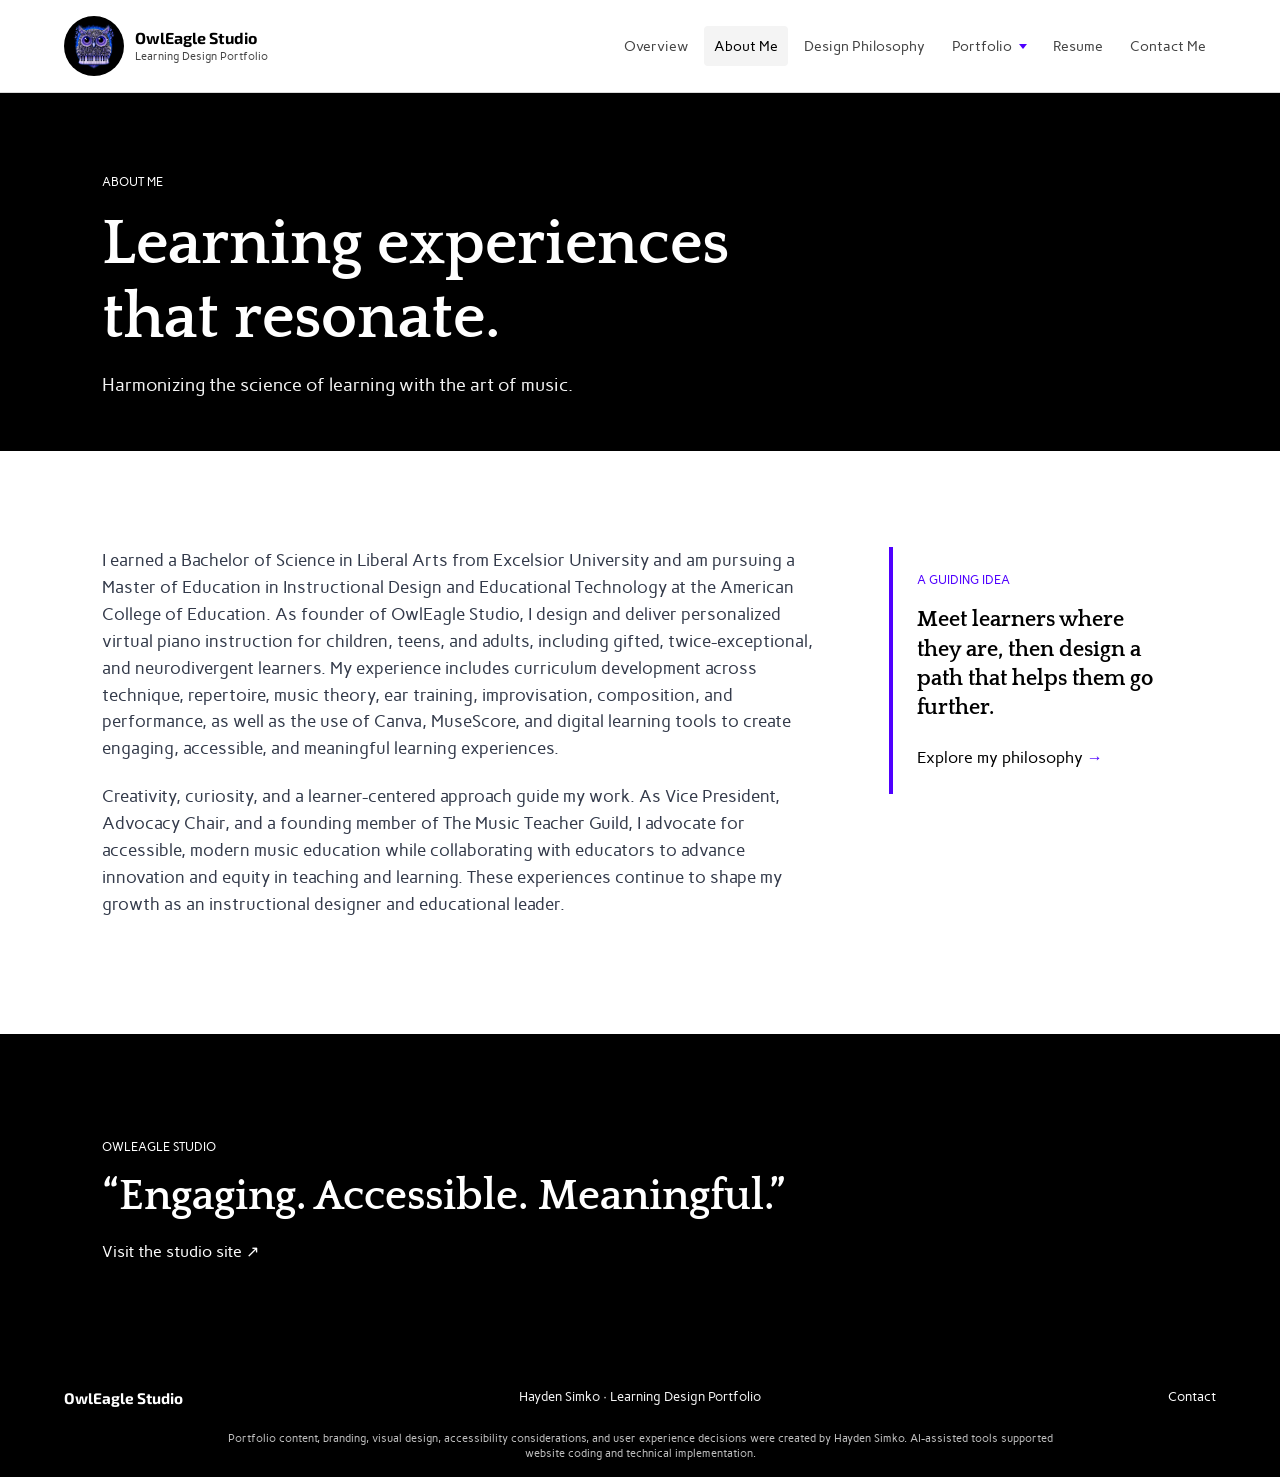
==== about.html @ 57397ff7 "Add files via upload favicon update" ====
<!doctype html>
<html lang="en">
<head>
  <meta charset="utf-8"><meta name="viewport" content="width=device-width, initial-scale=1">
  <meta name="description" content="About Hayden Simko, music educator and learning design graduate student.">
  <title>About Me | Hayden Simko</title>
  <link rel="preconnect" href="https://fonts.googleapis.com"><link rel="preconnect" href="https://fonts.gstatic.com" crossorigin>
  <link rel="icon" href="favicon.png">
  <link rel="shortcut icon" href="favicon.png">
  <link rel="apple-touch-icon" href="favicon.png">
  <link href="https://fonts.googleapis.com/css2?family=Carme&family=Exo+2:wght@400;500;600;700&family=Quattrocento:wght@400;700&display=swap" rel="stylesheet">
  <link rel="stylesheet" href="styles.css">
</head>
<body>
  <a class="skip-link" href="#main">Skip to content</a>
  <header class="site-header"><a class="wordmark" href="index.html"><span class="wordmark-icon"><img src="Logo.png" alt="OwlEagle Studio logo"></span><span>OwlEagle Studio<small>Learning Design Portfolio</small></span></a><nav aria-label="Main navigation"><a href="index.html">Overview</a><a class="current" aria-current="page" href="about.html">About Me</a><a href="philosophy.html">Design Philosophy</a><details class="portfolio-menu"><summary>Portfolio</summary><div class="menu-panel"><a href="portfolio.html">Portfolio overview</a><a href="curriculum-design.html">Curriculum Design</a><a href="learning-activities.html">Learning Design Activities</a><a href="instructional-media.html">Instructional Media</a><a href="quality-evaluation.html">Quality Assurance and Evaluation</a><a href="online-courses.html">Online Courses</a></div></details><a href="resume.html">Resume</a><a href="contact.html">Contact Me</a></nav></header>
  <main id="main">
    <section class="page-heading"><p class="eyebrow">About Me</p><h1>Learning experiences<br><span>that resonate.</span></h1><p class="lede">Harmonizing the science of learning with the art of music.</p></section>
    <section class="prose-layout"><div class="prose"><p>I earned a Bachelor of Science in Liberal Arts from Excelsior University and am pursuing a Master of Education in Instructional Design and Educational Technology at the American College of Education. As founder of OwlEagle Studio, I design and deliver personalized virtual piano instruction for children, teens, and adults, including gifted, twice-exceptional, and neurodivergent learners. My experience includes curriculum development across technique, repertoire, music theory, ear training, improvisation, composition, and performance, as well as the use of Canva, MuseScore, and digital learning tools to create engaging, accessible, and meaningful learning experiences.</p> <p>Creativity, curiosity, and a learner-centered approach guide my work. As Vice President, Advocacy Chair, and a founding member of The Music Teacher Guild, I advocate for accessible, modern music education while collaborating with educators to advance innovation and equity in teaching and learning. These experiences continue to shape my growth as an instructional designer and educational leader.</p> </div><aside class="side-note"><p class="eyebrow">A guiding idea</p><p>Meet learners where they are, then design a path that helps them go further.</p><a href="philosophy.html" class="text-link">Explore my philosophy <span aria-hidden="true">→</span></a></aside></section>
    <section class="quote-band"><p class="eyebrow">OwlEagle Studio</p><blockquote>“Engaging. Accessible. Meaningful.”</blockquote><a class="text-link text-link-light" href="https://owleaglestudio.weebly.com/" target="_blank" rel="noreferrer">Visit the studio site <span aria-hidden="true">↗</span></a></section>
  </main>
<footer class="site-footer-wrapper">
  <div class="site-footer">
    <a class="footer-brand footer-left" href="index.html">OwlEagle Studio</a>
    <span class="footer-center-title">
      Hayden Simko · Learning Design Portfolio
    </span>
    <a class="footer-right" href="contact.html">Contact</a>
  </div>
  <p class="footer-disclaimer">
    Portfolio content, branding, visual design, accessibility considerations,
    and user experience decisions were created by Hayden Simko. AI-assisted
    tools supported website coding and technical implementation.
  </p>
</footer>
</body></html>
---- styles.css ----
:root {
  color-scheme: light;
  --ink: #000000;
  --muted: #444444;
  --paper: #ffffff;
  --white: #ffffff;
  --line: #d9d9d9;
  --blue: #4f00ff;
  --blue-deep: #000;
  --serif: "Quattrocento", Georgia, serif;
  font-family: "Carme", sans-serif;
  color: var(--ink);
  background: var(--paper);
  font-synthesis: none;
  text-rendering: optimizeLegibility;
}
* { box-sizing: border-box; }
html { scroll-behavior: smooth; }
body {
  margin: 0;
  min-width: 320px;
  min-height: 100vh;
  display: flex;
  flex-direction: column;
  font-size: 16px;
  line-height: 1.6;
}
main {
  flex: 1;
  display: flex;
  flex-direction: column;
}
a { color: inherit; text-decoration-thickness: 1px; text-underline-offset: 4px; }
a:hover { color: var(--blue); }
p, h1, h2, h3, blockquote { margin-top: 0; }
h1, h2, h3 { font-family: "Quattrocento", serif; line-height: 1.15; letter-spacing: 0; }
h1 { font-size: 4rem; max-width: 950px; margin-bottom: 1rem; }
h2 { font-size: 2.2rem; margin-bottom: .7rem; }
h3 { font-size: 1.25rem; margin-bottom: .55rem; }
.skip-link { position: absolute; top: -50px; left: 16px; z-index: 10; background: var(--white); padding: .7rem 1rem; }
.skip-link:focus { top: 12px; }
.site-header {
  min-height: 84px;
  display: flex;
  justify-content: space-between;
  align-items: center;
  gap: 1.5rem;
  padding: 1rem clamp(1rem, 5vw, 5rem);
  background: var(--white);
  border-bottom: 1px solid var(--line);

  position: sticky;
  top: 0;
  z-index: 1000;
}
.wordmark { display: inline-flex; align-items: center; gap: .7rem; flex: 0 0 auto; text-decoration: none; font-family: "EXO 2", sans-serif; font-weight: 700; line-height: 1.1; }
.wordmark-icon { display: grid; place-items: center; width: 60px; height: 60px; border-radius: 50%; background: var(--ink); color: var(--white); font-size: .75rem; overflow: hidden; }
.wordmark-icon img { width: 80%; height: 80%; object-fit: contain; }
.wordmark small { display: block; margin-top: .24rem; color: var(--muted); font: 500 .69rem "Carme", sans-serif; }
nav { display: flex; align-items: center; justify-content: flex-end; flex-wrap: wrap; gap: .2rem .35rem; }
nav > a, nav summary { display: block; padding: .55rem .65rem; border-radius: 4px; color: var(--muted); font-size: .86rem; font-weight: 600; text-decoration: none; white-space: nowrap; cursor: pointer; }
nav > a:hover, nav summary:hover, nav .current { color: var(--ink); background: #f4f4f4; }
.portfolio-menu { position: relative; }
.portfolio-menu summary { list-style: none; }
.portfolio-menu summary::-webkit-details-marker { display: none; }
.portfolio-menu summary::after { content: ""; display: inline-block; width: 0; height: 0; margin: 0 0 2px .45rem; border-top: 5px solid var(--blue); border-right: 4px solid transparent; border-left: 4px solid transparent; }
.menu-panel { position: absolute; z-index: 5; top: calc(100% + .2rem); right: 0; display: grid; min-width: 265px; padding: .45rem; background: var(--white); border: 1px solid var(--line); box-shadow: 0 14px 30px rgba(0, 0, 0, .12); }
.menu-panel a { padding: .65rem .7rem; font-size: .88rem; text-decoration: none; }
.menu-panel a:hover, .menu-panel a.current { background: #f4f4f4; color: var(--blue-deep); }
.intro-band { min-height: 495px; padding: 4rem clamp(1.25rem, 8vw, 8rem) 3rem; display: grid; grid-template-columns: minmax(0, 1.15fr) minmax(300px, .85fr); align-items: center; gap: 3vw; background: var(--blue-deep); color: var(--white); }
.intro-inner { max-width: 760px; }
.intro-band h1 { font-size: 4rem; }
.intro-band h1 span, .page-heading h1 span { color: var(--white); }
.eyebrow { margin: 0 0 1rem; color: var(--blue); font-size: .75rem; font-weight: 700; letter-spacing: 0; text-transform: uppercase; }
.intro-band .eyebrow, .quote-band .eyebrow { color: var(--white); }
.intro-copy { max-width: 630px; color: #f4f4f4; font-size: 1.1rem; }
.intro-actions { display: flex; align-items: center; gap: 1.4rem; flex-wrap: wrap; margin-top: 1.8rem; }
.toolkit-cover { width: min(100%, 390px); min-height: 390px; justify-self: center; display: flex; flex-direction: column; justify-content: space-between; padding: 1.5rem; color: var(--white); background: var(--blue); border: 1px solid var(--white); }
.toolkit-cover-label, .cover-footer { margin: 0; font-size: .72rem; font-weight: 700; text-transform: uppercase; }
.cover-rule { width: 100%; border-top: 1px solid rgba(255, 255, 255, .7); }
.toolkit-cover h2 { margin: 1.3rem 0; font-size: 3.7rem; line-height: .92; }
.toolkit-cover h2 span { color: var(--white); }
.cover-subtitle { max-width: 250px; margin: 0 0 auto; font-family: var(--serif); font-size: 1.12rem; line-height: 1.4; }
.cover-footer { display: flex; justify-content: space-between; gap: 1rem; padding-top: 1rem; border-top: 1px solid rgba(255, 255, 255, .7); font-size: .62rem; }
.button { display: inline-flex; align-items: center; justify-content: center; gap: .85rem; padding: .8rem 1rem; border-radius: 4px; font-size: .9rem; font-weight: 700; text-decoration: none; }
.button-light { background: var(--white); color: var(--ink); }
.button-light:hover { background: #f4f4f4; color: var(--ink); }
.button-dark { background: var(--ink); color: var(--white); }
.button-dark:hover { background: var(--blue); color: var(--white); }
.text-link { color: var(--blue-deep); font-weight: 700; text-decoration: none; }
.text-link-light { color: var(--white); }
.text-link span, .text-link-light span { color: var(--blue); }
.text-link-light span { color: var(--white); }
.content-section, .work-strip, .page-heading, .prose-layout, .toolkit-band, .closing-note, .portfolio-list, .resume-block, .contact-links { padding-left: clamp(1.25rem, 8vw, 8rem); padding-right: clamp(1.25rem, 8vw, 8rem); }
.overview-section { display: grid; grid-template-columns: 1fr 1.1fr; gap: 4rem; padding-top: 5.2rem; padding-bottom: 5.2rem; }
.section-heading h2 { margin-bottom: 0; }
.overview-copy { max-width: 690px; color: var(--muted); }
.overview-copy p { margin-bottom: 1.5rem; font-size: 1.08rem; }
.work-strip { padding-top: 3rem; padding-bottom: 3.3rem; background: #f4f4f4; }
.work-strip .section-heading { margin-bottom: 1.6rem; }
.feature-row { display: grid; grid-template-columns: 50px 1.2fr 1fr 30px; gap: 1rem; align-items: center; padding: 1.15rem 0; border-top: 1px solid #d9d9d9; text-decoration: none; }
.feature-row:last-child { border-bottom: 1px solid #d9d9d9; }
.feature-index, .portfolio-no { color: var(--blue); font: 700 .84rem "Exo 2", sans-serif; }
.feature-title { font: 600 1.15rem "Exo 2", sans-serif; }
.feature-description { color: var(--muted); font-size: .86rem; }
.feature-arrow { justify-self: end; color: var(--blue); }
.build-section { display: grid; grid-template-columns: .8fr 1.3fr auto; align-items: center; gap: 2rem; padding-top: 4rem; padding-bottom: 4rem; }
.build-section > p { max-width: 580px; margin: 0; color: var(--muted); }
.site-footer { display: flex; align-items: center; justify-content: space-between; gap: 1rem; padding: 1.2rem clamp(1.25rem, 5vw, 5rem); color: #f4f4f4; background: var(--ink); font-size: .8rem; }
.site-footer a { color: var(--white); text-decoration: none; }
.footer-brand { font: 700 .96rem "Exo 2", sans-serif; }
.page-heading { padding-top: 5rem; padding-bottom: 3.2rem; background: var(--blue-deep); color: var(--white); }
.page-heading .eyebrow { color: var(--white); }
.page-heading .lede { max-width: 700px; margin: 1rem 0 0; color: #f4f4f4; font-size: 1.12rem; }
.prose-layout {
  display: grid;
  grid-template-columns: minmax(0, 2fr) minmax(230px, .8fr);
  gap: 4rem;
  padding-top: 6rem;
  padding-bottom: 6rem;
  background: var(--paper);
}
.prose { max-width: 740px; color: #333a4a; font-size: 1.05rem; }
.prose p { margin-bottom: 1.3rem; }
.side-note { align-self: start; padding: 1.5rem; border-left: 4px solid var(--blue); background: var(--white); }
.side-note-mark { display: block; margin-bottom: 1.4rem; color: var(--blue); font: 2.5rem var(--serif); }
.side-note > p:not(.eyebrow) { font: 600 1.35rem/1.35 "Quattrocento", serif; }
.quote-band { padding: 6.5rem clamp(1.25rem, 8vw, 8rem); color: var(--white); background: var(--ink); }
.quote-band blockquote { max-width: 850px; margin: 0 0 1.1rem; color: var(--white); font: 600 2.7rem/1.1 "Quattrocento", serif; }
.toolkit-band { display: grid; grid-template-columns: 1.1fr .9fr; gap: 3rem; padding-top: 3.2rem; padding-bottom: 3.2rem; background: #f4f4f4; }
.toolkit-band > div:first-child > p:not(.eyebrow) { max-width: 650px; color: var(--muted); }
.toolkit-product-intro { display: grid; grid-template-columns: minmax(260px, .8fr) minmax(0, 1.2fr); align-items: center; gap: 4rem; padding: 3.5rem clamp(1.25rem, 8vw, 8rem); }
.toolkit-cover-page { justify-self: start; }
.toolkit-product-copy { max-width: 700px; }
.toolkit-product-copy > p:not(.eyebrow) { color: var(--muted); }
.toolkit-contents { padding: 3rem clamp(1.25rem, 8vw, 8rem); background: #f4f4f4; }
.toolkit-contents h2 { margin-bottom: 1.8rem; }
.toolkit-topic-grid { display: grid; grid-template-columns: repeat(2, minmax(0, 1fr)); gap: 0 2.5rem; }
.toolkit-topic-grid article { padding: 1rem 0; border-top: 1px solid var(--line); }
.toolkit-topic-grid article > span { color: var(--blue); font-size: .78rem; font-weight: 700; }
.toolkit-topic-grid h3 { margin: .45rem 0; }
.toolkit-topic-grid article p { margin: 0; color: var(--muted); }
.toolkit-use-band { display: grid; grid-template-columns: .9fr 1.1fr; gap: 3rem; padding: 3rem clamp(1.25rem, 8vw, 8rem); background: var(--ink); color: var(--white); }
.toolkit-use-band .eyebrow { color: var(--white); }
.toolkit-use-band > p { max-width: 700px; margin: 0; color: var(--white); }
.toolkit-download { padding-top: 3rem; padding-bottom: 3rem; }
.artifact-slot { align-self: center; padding: 1.25rem 1.4rem; background: var(--white); border-top: 3px solid var(--blue); }
.artifact-slot h3 { margin-bottom: .6rem; }
.artifact-slot p:last-child { margin: 0; color: var(--muted); font-size: .88rem; }
code { color: var(--blue); background: #f4f4f4; padding: .1rem .25rem; overflow-wrap: anywhere; }
.closing-note { padding-top: 3rem; padding-bottom: 3.5rem; }
.closing-note > p:last-child { max-width: 820px; color: var(--muted); font-size: 1.1rem; }
.portfolio-list { padding-top: 1.5rem; padding-bottom: 2.5rem; }
.portfolio-item { display: grid; grid-template-columns: 45px minmax(0, 1.1fr) minmax(180px, .8fr) 24px; gap: 1rem; align-items: center; padding: 1.3rem 0; border-top: 1px solid var(--line); text-decoration: none; }
.portfolio-item:last-child { border-bottom: 1px solid var(--line); }
.portfolio-item h2 { margin: 0 0 .3rem; font-size: 1.3rem; }
.portfolio-item p { margin: 0; color: var(--muted); }
.portfolio-state { color: var(--muted); font-size: .78rem; }
.portfolio-item > span:last-child { justify-self: end; color: var(--blue); }
.section-placeholder { display: grid; grid-template-columns: 52px 1fr; align-items: center; gap: 1.25rem; margin: 3rem clamp(1.25rem, 8vw, 8rem); padding: 1.5rem 0; border-top: 1px solid var(--line); border-bottom: 1px solid var(--line); }
.placeholder-index { color: var(--blue); font: 700 1rem "Quattrocento", serif; }
.section-placeholder .eyebrow { margin-bottom: .35rem; }
.section-placeholder h2 { margin: 0; font-size: 1.4rem; }
.resume-block { padding-top: 2.5rem; padding-bottom: .6rem; }
.resume-block > .eyebrow { padding-bottom: .75rem; border-bottom: 1px solid var(--line); }
.resume-entry { display: grid; grid-template-columns: 170px 1fr; gap: 2rem; padding: 1.4rem 0; border-bottom: 1px solid var(--line); }
.resume-date { color: var(--blue); font-size: .83rem; font-weight: 700; }
.resume-entry h2 { margin-bottom: .3rem; font-size: 1.25rem; }
.resume-entry p { margin-bottom: .45rem; color: var(--muted); }
.resume-entry ul { margin: .5rem 0 0; padding-left: 1.2rem; color: var(--muted); }
.resume-entry li + li { margin-top: .35rem; }
.skill-lines { max-width: 900px; }
.skill-lines p { display: grid; grid-template-columns: 190px 1fr; gap: 1.5rem; padding: .75rem 0; border-bottom: 1px solid var(--line); }
.skill-lines span { color: var(--muted); }
.resume-block > p:not(.eyebrow) { max-width: 850px; color: var(--muted); }
.small-note { color: var(--muted); font-size: .82rem; }
@media (max-width: 980px) {
  .site-header { align-items: flex-start; flex-direction: column; }
  nav { justify-content: flex-start; }
  .intro-band { grid-template-columns: 1fr; gap: 2.5rem; }
  .overview-section, .build-section, .toolkit-band, .toolkit-product-intro, .toolkit-use-band { grid-template-columns: 1fr; gap: 1.6rem; }
  .build-section { align-items: start; }
}
@media (max-width: 650px) {
  body { font-size: 15px; }
  .site-header { padding: .9rem 1rem; }
  nav { gap: .1rem; }
  nav > a, nav summary { padding: .45rem .5rem; font-size: .77rem; }
  .menu-panel { left: 0; right: auto; min-width: min(280px, calc(100vw - 2rem)); }
  .intro-band { min-height: unset; padding-top: 3rem; padding-bottom: 2.5rem; }
  .intro-band h1 { font-size: 2.7rem; }
  .page-heading { padding-top: 3.5rem; padding-bottom: 2.5rem; }
  h1, .page-heading h1, .intro-band h1 { font-size: 2.6rem; }
  h2 { font-size: 1.65rem; }
  .toolkit-cover h2 { font-size: 3rem; }
  .quote-band blockquote { font-size: 2.1rem; }
  .overview-section { padding-top: 3.5rem; padding-bottom: 3.5rem; }
  .feature-row { grid-template-columns: 32px 1fr 24px; gap: .65rem; }
  .feature-description { grid-column: 2; grid-row: 2; }
  .feature-arrow { grid-column: 3; grid-row: 1 / span 2; }
  .build-section { padding-top: 3rem; padding-bottom: 3rem; }
  .site-footer { align-items: flex-start; flex-direction: column; }
  .prose-layout { grid-template-columns: 1fr; gap: 1rem; padding-top: 2.5rem; padding-bottom: 2.5rem; }
  .portfolio-item { grid-template-columns: 34px 1fr 20px; gap: .65rem; }
  .portfolio-state { grid-column: 2; grid-row: 2; }
  .portfolio-item > span:last-child { grid-column: 3; grid-row: 1 / span 2; }
  .toolkit-topic-grid { grid-template-columns: 1fr; }
  .resume-entry { grid-template-columns: 1fr; gap: .25rem; }
  .skill-lines p { grid-template-columns: 1fr; gap: .2rem; }
  .section-placeholder { grid-template-columns: 34px 1fr; gap: .8rem; }
}
.resume-dark {
  background: #000;
  color: #fff;
  padding-top: 2.5rem;
  padding-bottom: .6rem;
}
.resume-dark .eyebrow,
.resume-dark h2,
.resume-dark h3,
.resume-dark p,
.resume-dark li,
.resume-dark .resume-date {
  color: #fff;
}
.resume-dark .resume-entry {
  border-color: rgba(255,255,255,.2);
}
.resume-dark li::marker {
  color: var(--blue);
}
.logo-panel {
  justify-self: center;
  display: flex;
  align-items: center;
  justify-content: center;
  padding: 0;
  background: transparent;
  border: none;
}
.logo-panel img {
  width: 100%;
  max-width: 500px;
  height: auto;
  display: block;
}
.site-footer {
  position: relative;
}
.footer-center-title {
  position: absolute;
  left: 50%;
  transform: translateX(-50%);
  white-space: nowrap;
}
.footer-left {
  margin-right: auto;
}
.footer-right {
  margin-left: auto;
}
.site-footer-wrapper {
  background: var(--ink);
  color: var(--white);
}
.footer-disclaimer {
  display: block;
  max-width: 900px;
  margin: 0 auto;
  padding: 0.25rem 2rem 1rem;
  text-align: center;
  font-size: 0.68rem;
  line-height: 1.4;
  opacity: 0.75;
  color: var(--white);
}
.site-footer-wrapper {
  flex-shrink: 0;
}
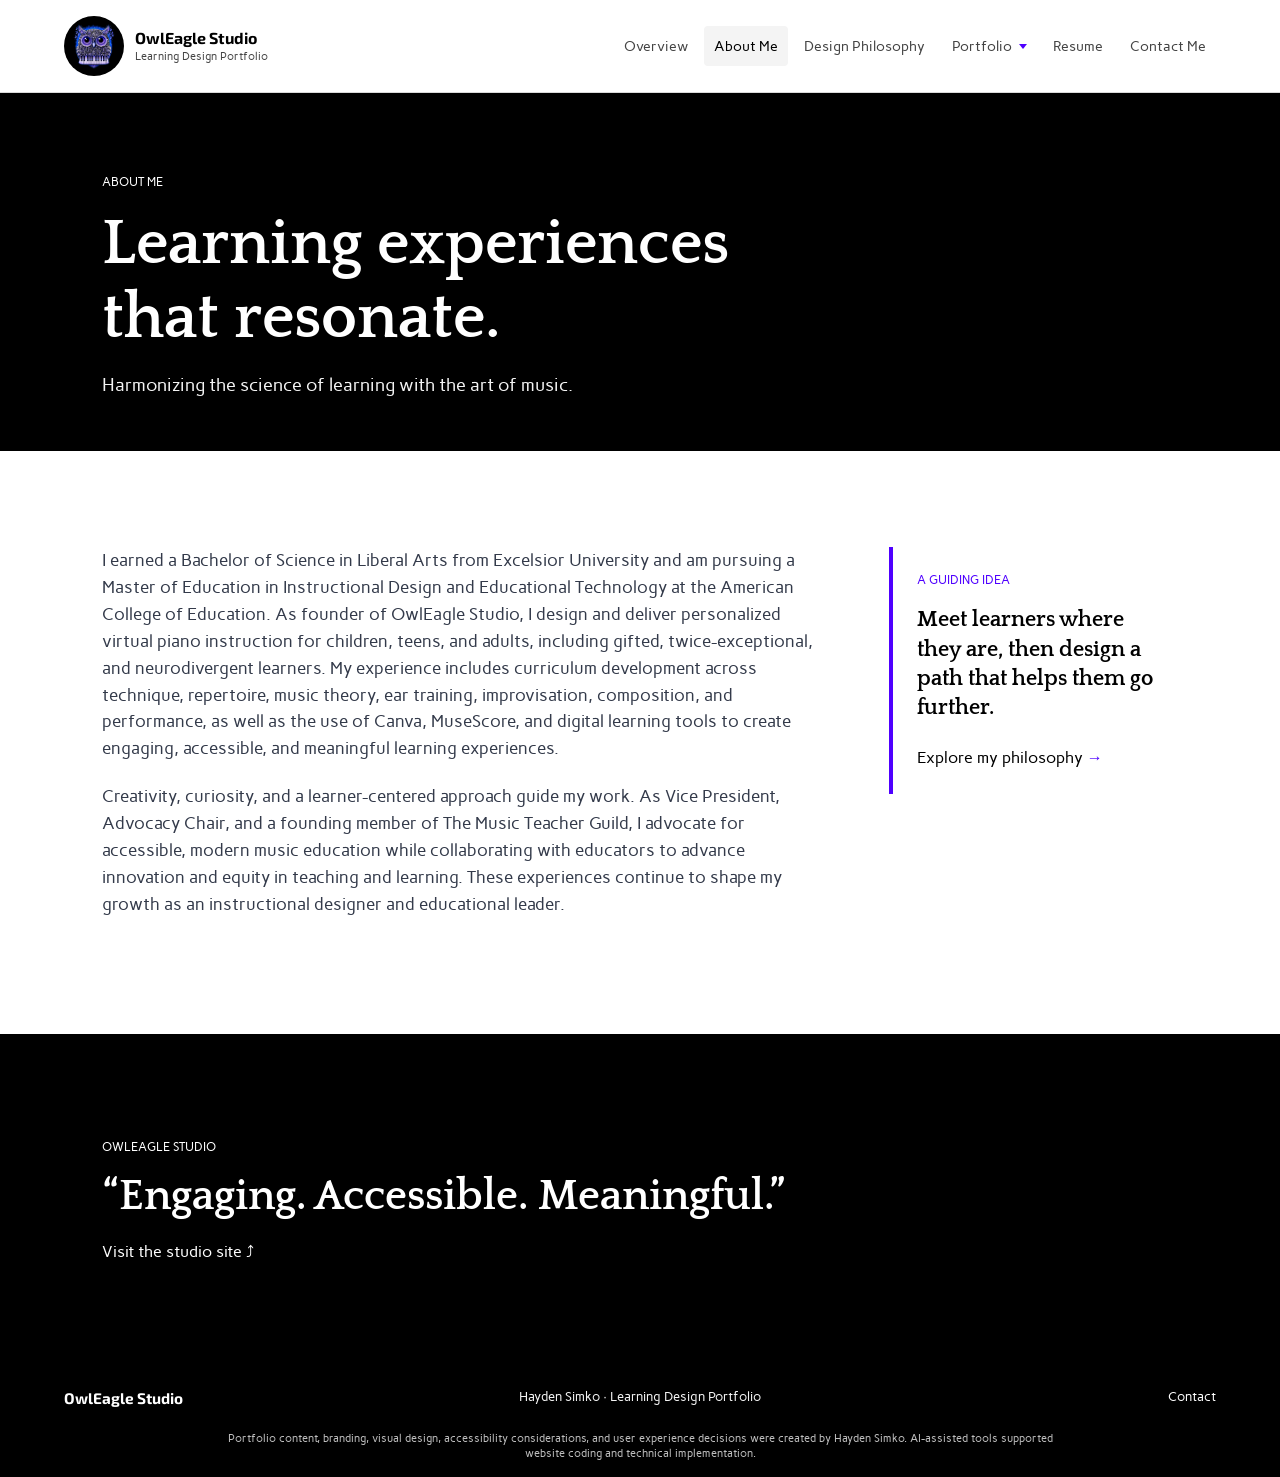
==== commit 3e9e6975: "Add files via upload Correcting external arrows on mobile" ====
--- a/about.html
+++ b/about.html
@@ -15,9 +15,49 @@
   <a class="skip-link" href="#main">Skip to content</a>
   <header class="site-header"><a class="wordmark" href="index.html"><span class="wordmark-icon"><img src="Logo.png" alt="OwlEagle Studio logo"></span><span>OwlEagle Studio<small>Learning Design Portfolio</small></span></a><nav aria-label="Main navigation"><a href="index.html">Overview</a><a class="current" aria-current="page" href="about.html">About Me</a><a href="philosophy.html">Design Philosophy</a><details class="portfolio-menu"><summary>Portfolio</summary><div class="menu-panel"><a href="portfolio.html">Portfolio overview</a><a href="curriculum-design.html">Curriculum Design</a><a href="learning-activities.html">Learning Design Activities</a><a href="instructional-media.html">Instructional Media</a><a href="quality-evaluation.html">Quality Assurance and Evaluation</a><a href="online-courses.html">Online Courses</a></div></details><a href="resume.html">Resume</a><a href="contact.html">Contact Me</a></nav></header>
   <main id="main">
-    <section class="page-heading"><p class="eyebrow">About Me</p><h1>Learning experiences<br><span>that resonate.</span></h1><p class="lede">Harmonizing the science of learning with the art of music.</p></section>
-    <section class="prose-layout"><div class="prose"><p>I earned a Bachelor of Science in Liberal Arts from Excelsior University and am pursuing a Master of Education in Instructional Design and Educational Technology at the American College of Education. As founder of OwlEagle Studio, I design and deliver personalized virtual piano instruction for children, teens, and adults, including gifted, twice-exceptional, and neurodivergent learners. My experience includes curriculum development across technique, repertoire, music theory, ear training, improvisation, composition, and performance, as well as the use of Canva, MuseScore, and digital learning tools to create engaging, accessible, and meaningful learning experiences.</p> <p>Creativity, curiosity, and a learner-centered approach guide my work. As Vice President, Advocacy Chair, and a founding member of The Music Teacher Guild, I advocate for accessible, modern music education while collaborating with educators to advance innovation and equity in teaching and learning. These experiences continue to shape my growth as an instructional designer and educational leader.</p> </div><aside class="side-note"><p class="eyebrow">A guiding idea</p><p>Meet learners where they are, then design a path that helps them go further.</p><a href="philosophy.html" class="text-link">Explore my philosophy <span aria-hidden="true">→</span></a></aside></section>
-    <section class="quote-band"><p class="eyebrow">OwlEagle Studio</p><blockquote>“Engaging. Accessible. Meaningful.”</blockquote><a class="text-link text-link-light" href="https://owleaglestudio.weebly.com/" target="_blank" rel="noreferrer">Visit the studio site <span aria-hidden="true">↗</span></a></section>
+<section class="page-heading">
+  <p class="eyebrow">About Me</p>
+  <h1>
+    Learning experiences<br>
+    <span>that resonate.</span>
+  </h1>
+  <p class="lede">
+    Harmonizing the science of learning with the art of music.
+  </p>
+</section>
+<section class="prose-layout">
+  <div class="prose">
+    <p>
+      I earned a Bachelor of Science in Liberal Arts from Excelsior University and am pursuing a Master of Education in Instructional Design and Educational Technology at the American College of Education. As founder of OwlEagle Studio, I design and deliver personalized virtual piano instruction for children, teens, and adults, including gifted, twice-exceptional, and neurodivergent learners. My experience includes curriculum development across technique, repertoire, music theory, ear training, improvisation, composition, and performance, as well as the use of Canva, MuseScore, and digital learning tools to create engaging, accessible, and meaningful learning experiences.
+    </p>
+    <p>
+      Creativity, curiosity, and a learner-centered approach guide my work. As Vice President, Advocacy Chair, and a founding member of The Music Teacher Guild, I advocate for accessible, modern music education while collaborating with educators to advance innovation and equity in teaching and learning. These experiences continue to shape my growth as an instructional designer and educational leader.
+    </p>
+  </div>
+  <aside class="side-note">
+    <p class="eyebrow">A guiding idea</p>
+    <p>
+      Meet learners where they are, then design a path that helps them go further.
+    </p>
+    <a href="philosophy.html" class="text-link">
+      Explore my philosophy <span aria-hidden="true">→</span>
+    </a>
+  </aside>
+</section>
+<section class="quote-band">
+  <p class="eyebrow">OwlEagle Studio</p>
+  <blockquote>
+    “Engaging. Accessible. Meaningful.”
+  </blockquote>
+  <a
+    class="text-link text-link-light"
+    href="https://owleaglestudio.weebly.com/"
+    target="_blank"
+    rel="noreferrer"
+  >
+    Visit the studio site <span aria-hidden="true">⤴</span>
+  </a>
+</section>
   </main>
 <footer class="site-footer-wrapper">
   <div class="site-footer">
--- a/styles.css
+++ b/styles.css
@@ -48,7 +48,6 @@
   padding: 1rem clamp(1rem, 5vw, 5rem);
   background: var(--white);
   border-bottom: 1px solid var(--line);
-
   position: sticky;
   top: 0;
   z-index: 1000;
@@ -245,19 +244,23 @@
   display: block;
 }
 .site-footer {
-  position: relative;
+  display: flex;
+  align-items: center;
+  justify-content: space-between;
+  gap: 1rem;
 }
 .footer-center-title {
-  position: absolute;
-  left: 50%;
-  transform: translateX(-50%);
-  white-space: nowrap;
+  text-align: center;
 }
 .footer-left {
-  margin-right: auto;
+  flex: 1;
+}
+.footer-center-title {
+  flex: 1;
 }
 .footer-right {
-  margin-left: auto;
+  flex: 1;
+  text-align: right;
 }
 .site-footer-wrapper {
   background: var(--ink);
@@ -276,4 +279,20 @@
 }
 .site-footer-wrapper {
   flex-shrink: 0;
+}
+@media (max-width: 650px) {
+  .site-footer {
+    flex-direction: column;
+    align-items: center;
+    text-align: center;
+    gap: 0.75rem;
+  }
+
+  .footer-left,
+  .footer-center-title,
+  .footer-right {
+    flex: none;
+    width: auto;
+    text-align: center;
+  }
 }
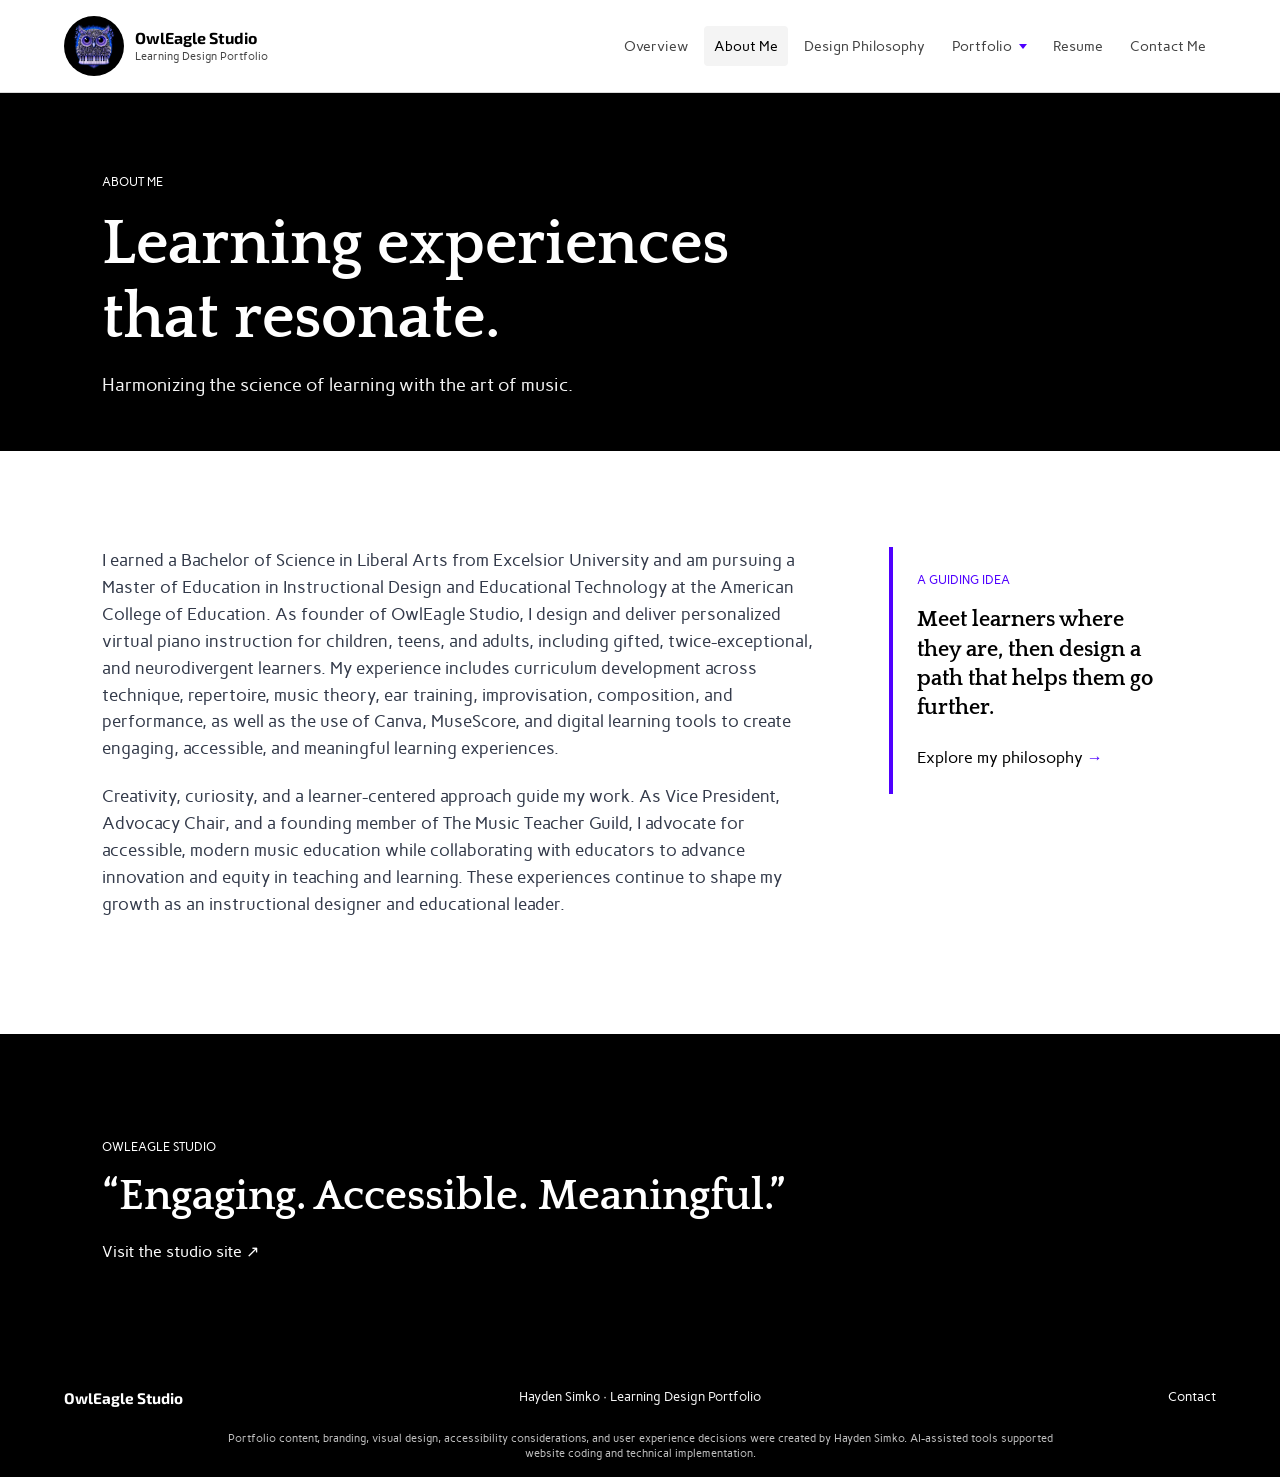
==== commit dbc470c7: "Add files via upload Arrow Fix" ====
--- a/about.html
+++ b/about.html
@@ -55,7 +55,7 @@
     target="_blank"
     rel="noreferrer"
   >
-    Visit the studio site <span aria-hidden="true">⤴</span>
+    Visit the studio site <span aria-hidden="true">&#8599;</span>
   </a>
 </section>
   </main>
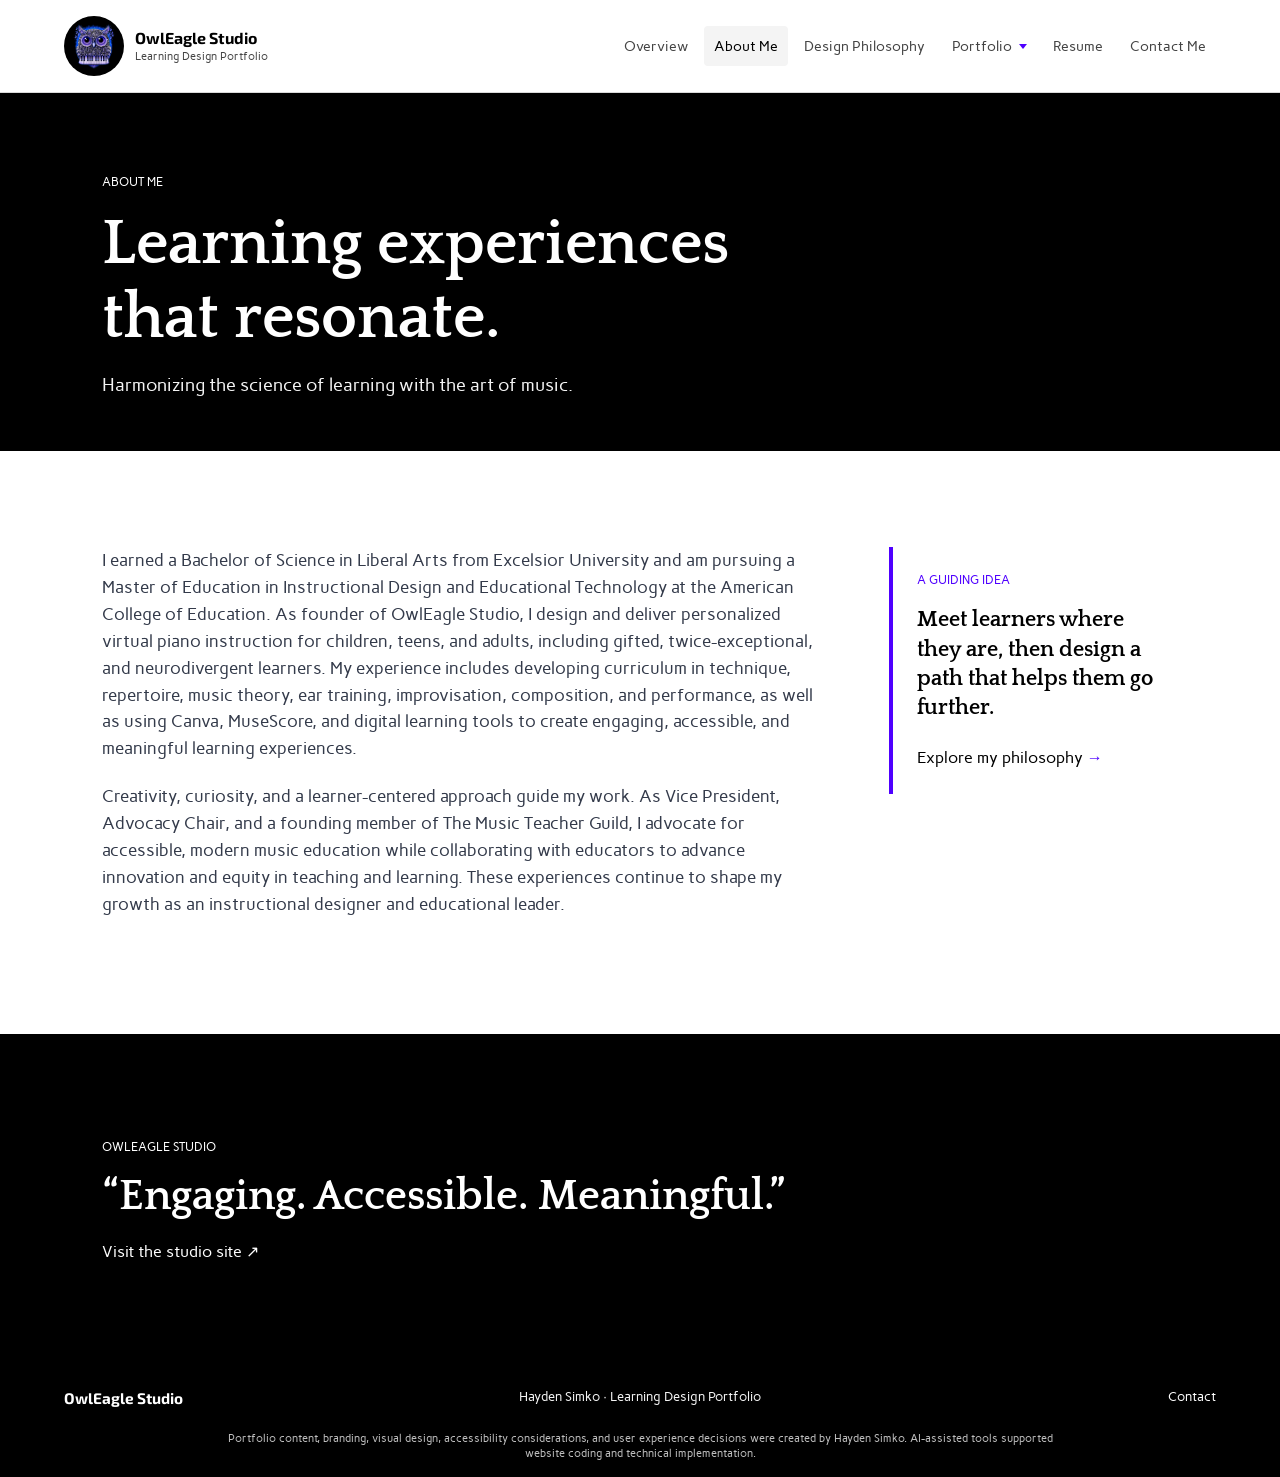
==== commit 83495b21: "Add files via upload Updating after grammar check and content updates. Updating for link on philosop" ====
--- a/about.html
+++ b/about.html
@@ -28,7 +28,7 @@
 <section class="prose-layout">
   <div class="prose">
     <p>
-      I earned a Bachelor of Science in Liberal Arts from Excelsior University and am pursuing a Master of Education in Instructional Design and Educational Technology at the American College of Education. As founder of OwlEagle Studio, I design and deliver personalized virtual piano instruction for children, teens, and adults, including gifted, twice-exceptional, and neurodivergent learners. My experience includes curriculum development across technique, repertoire, music theory, ear training, improvisation, composition, and performance, as well as the use of Canva, MuseScore, and digital learning tools to create engaging, accessible, and meaningful learning experiences.
+      I earned a Bachelor of Science in Liberal Arts from Excelsior University and am pursuing a Master of Education in Instructional Design and Educational Technology at the American College of Education. As founder of OwlEagle Studio, I design and deliver personalized virtual piano instruction for children, teens, and adults, including gifted, twice-exceptional, and neurodivergent learners. My experience includes developing curriculum in technique, repertoire, music theory, ear training, improvisation, composition, and performance, as well as using Canva, MuseScore, and digital learning tools to create engaging, accessible, and meaningful learning experiences.
     </p>
     <p>
       Creativity, curiosity, and a learner-centered approach guide my work. As Vice President, Advocacy Chair, and a founding member of The Music Teacher Guild, I advocate for accessible, modern music education while collaborating with educators to advance innovation and equity in teaching and learning. These experiences continue to shape my growth as an instructional designer and educational leader.
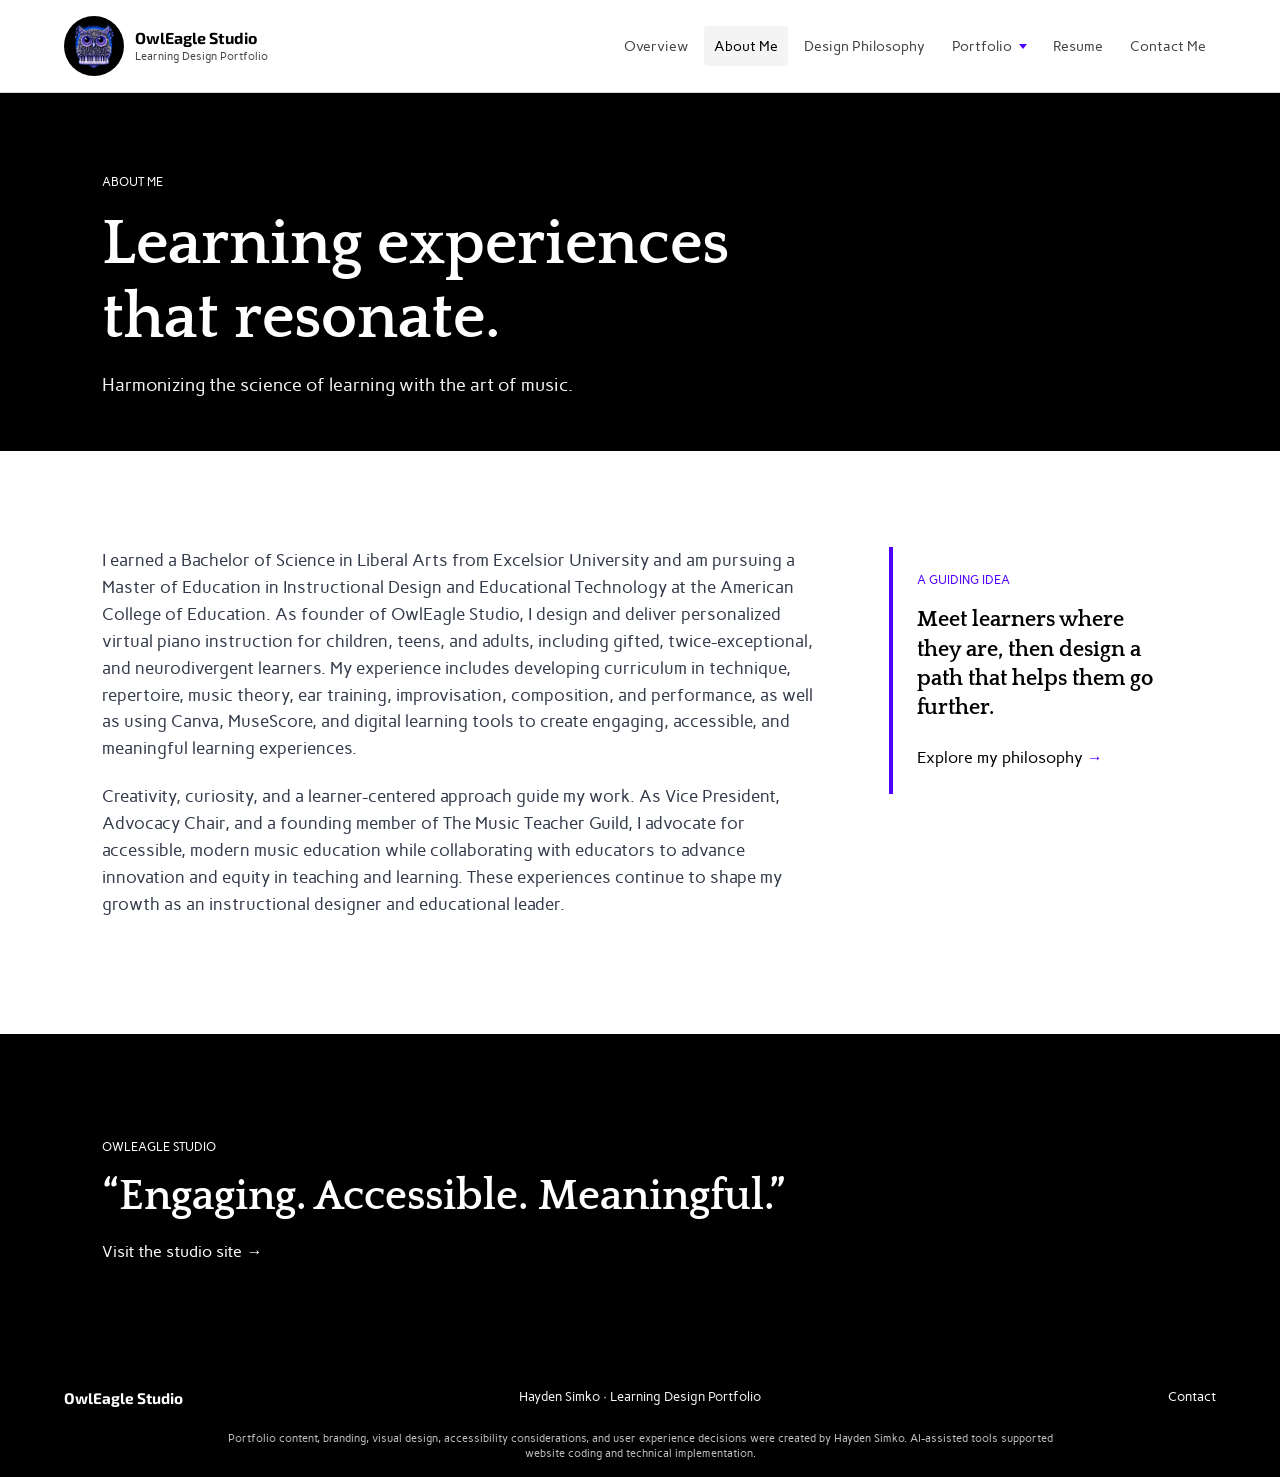
==== commit 4d34591d: "Add files via upload Correcting arrow" ====
--- a/about.html
+++ b/about.html
@@ -55,7 +55,7 @@
     target="_blank"
     rel="noreferrer"
   >
-    Visit the studio site <span aria-hidden="true">&#8599;</span>
+    Visit the studio site <span aria-hidden="true">→</span>
   </a>
 </section>
   </main>
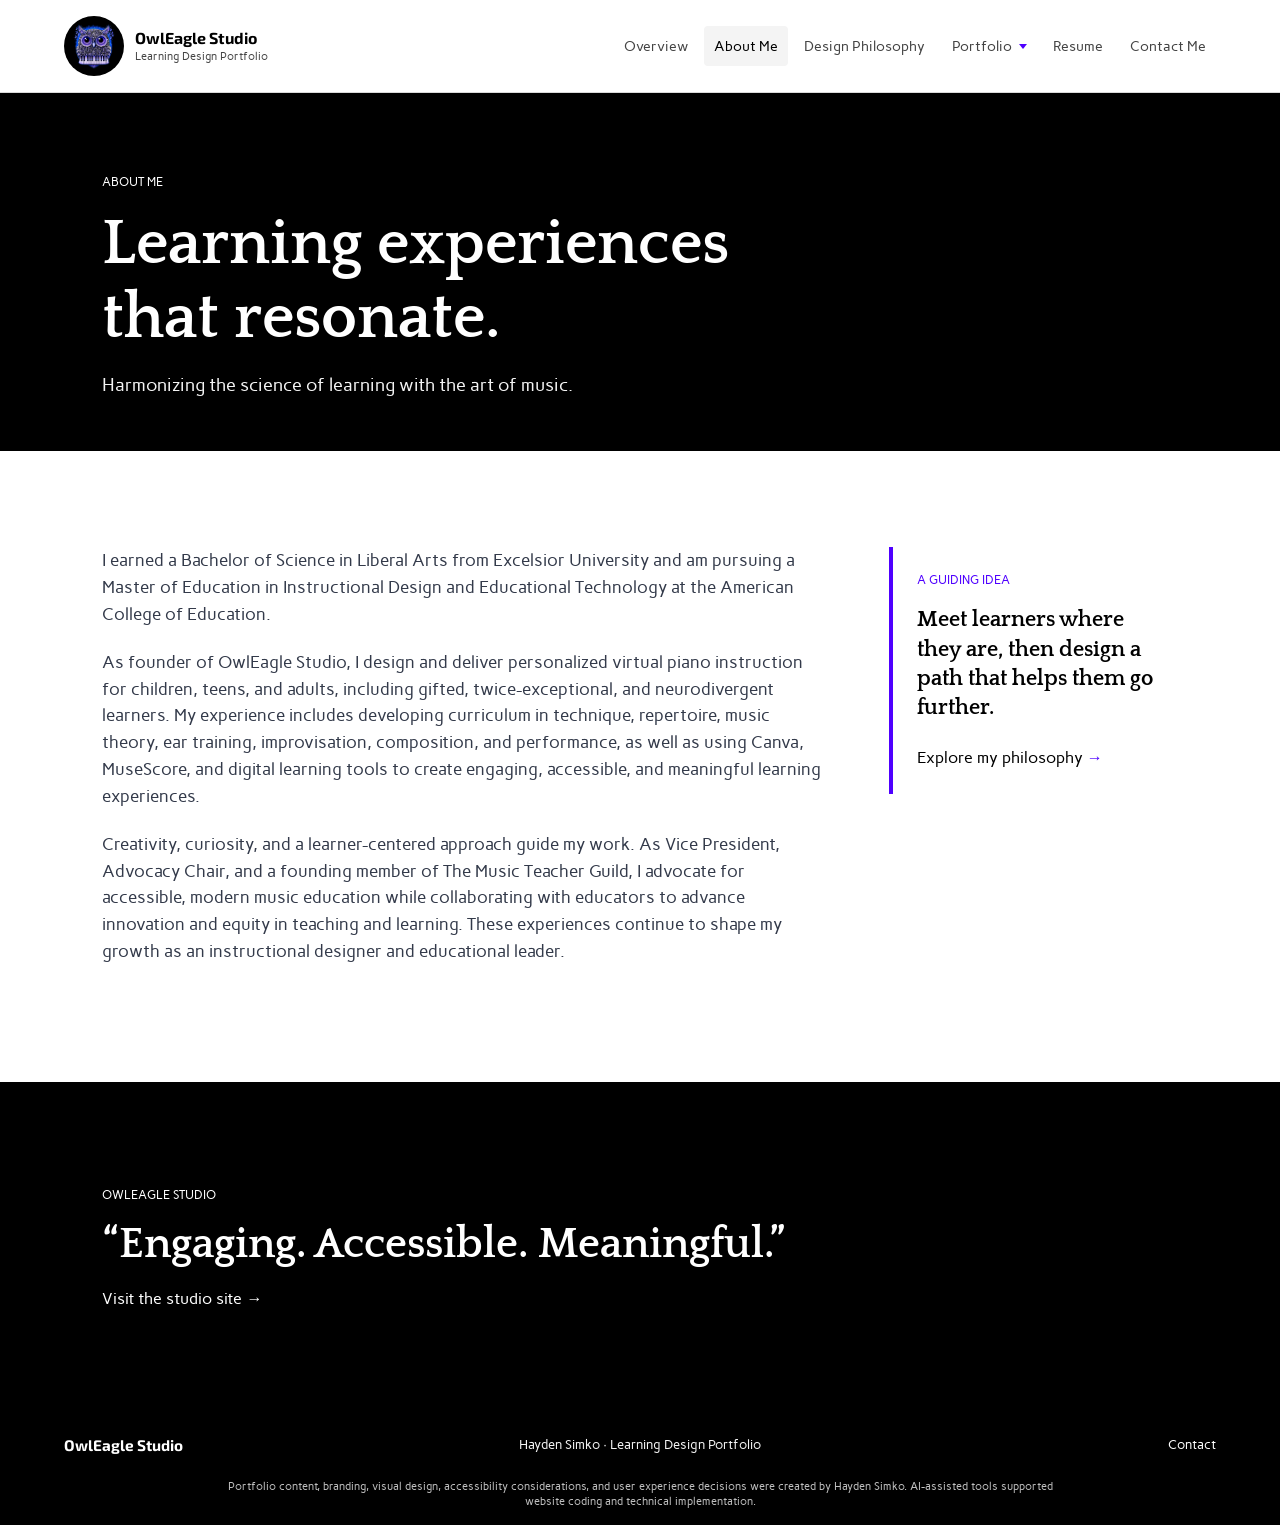
==== commit 20aa06ed: "Add files via upload Separating paragraphs" ====
--- a/about.html
+++ b/about.html
@@ -28,7 +28,10 @@
 <section class="prose-layout">
   <div class="prose">
     <p>
-      I earned a Bachelor of Science in Liberal Arts from Excelsior University and am pursuing a Master of Education in Instructional Design and Educational Technology at the American College of Education. As founder of OwlEagle Studio, I design and deliver personalized virtual piano instruction for children, teens, and adults, including gifted, twice-exceptional, and neurodivergent learners. My experience includes developing curriculum in technique, repertoire, music theory, ear training, improvisation, composition, and performance, as well as using Canva, MuseScore, and digital learning tools to create engaging, accessible, and meaningful learning experiences.
+      I earned a Bachelor of Science in Liberal Arts from Excelsior University and am pursuing a Master of Education in Instructional Design and Educational Technology at the American College of Education.
+    </p>
+    <p>
+      As founder of OwlEagle Studio, I design and deliver personalized virtual piano instruction for children, teens, and adults, including gifted, twice-exceptional, and neurodivergent learners. My experience includes developing curriculum in technique, repertoire, music theory, ear training, improvisation, composition, and performance, as well as using Canva, MuseScore, and digital learning tools to create engaging, accessible, and meaningful learning experiences.
     </p>
     <p>
       Creativity, curiosity, and a learner-centered approach guide my work. As Vice President, Advocacy Chair, and a founding member of The Music Teacher Guild, I advocate for accessible, modern music education while collaborating with educators to advance innovation and equity in teaching and learning. These experiences continue to shape my growth as an instructional designer and educational leader.
--- a/styles.css
+++ b/styles.css
@@ -119,7 +119,7 @@
   padding-bottom: 6rem;
   background: var(--paper);
 }
-.prose { max-width: 740px; color: #333a4a; font-size: 1.05rem; }
+.prose { max-width: 1000px; color: #333a4a; font-size: 1.05rem; }
 .prose p { margin-bottom: 1.3rem; }
 .side-note { align-self: start; padding: 1.5rem; border-left: 4px solid var(--blue); background: var(--white); }
 .side-note-mark { display: block; margin-bottom: 1.4rem; color: var(--blue); font: 2.5rem var(--serif); }
@@ -295,4 +295,26 @@
     width: auto;
     text-align: center;
   }
-}+}
+.contact-details {
+  display: grid;
+  grid-template-columns: 220px 1fr;
+  gap: 1rem 2rem;
+  max-width: 1000px;
+}
+
+.contact-label {
+  font-weight: 700;
+  color: var(--ink);
+}
+@media (max-width: 650px) {
+  .contact-details {
+    grid-template-columns: 1fr;
+    gap: 0.5rem;
+  }
+
+  .contact-details a {
+    overflow-wrap: anywhere;
+    word-break: break-word;
+  }
+}
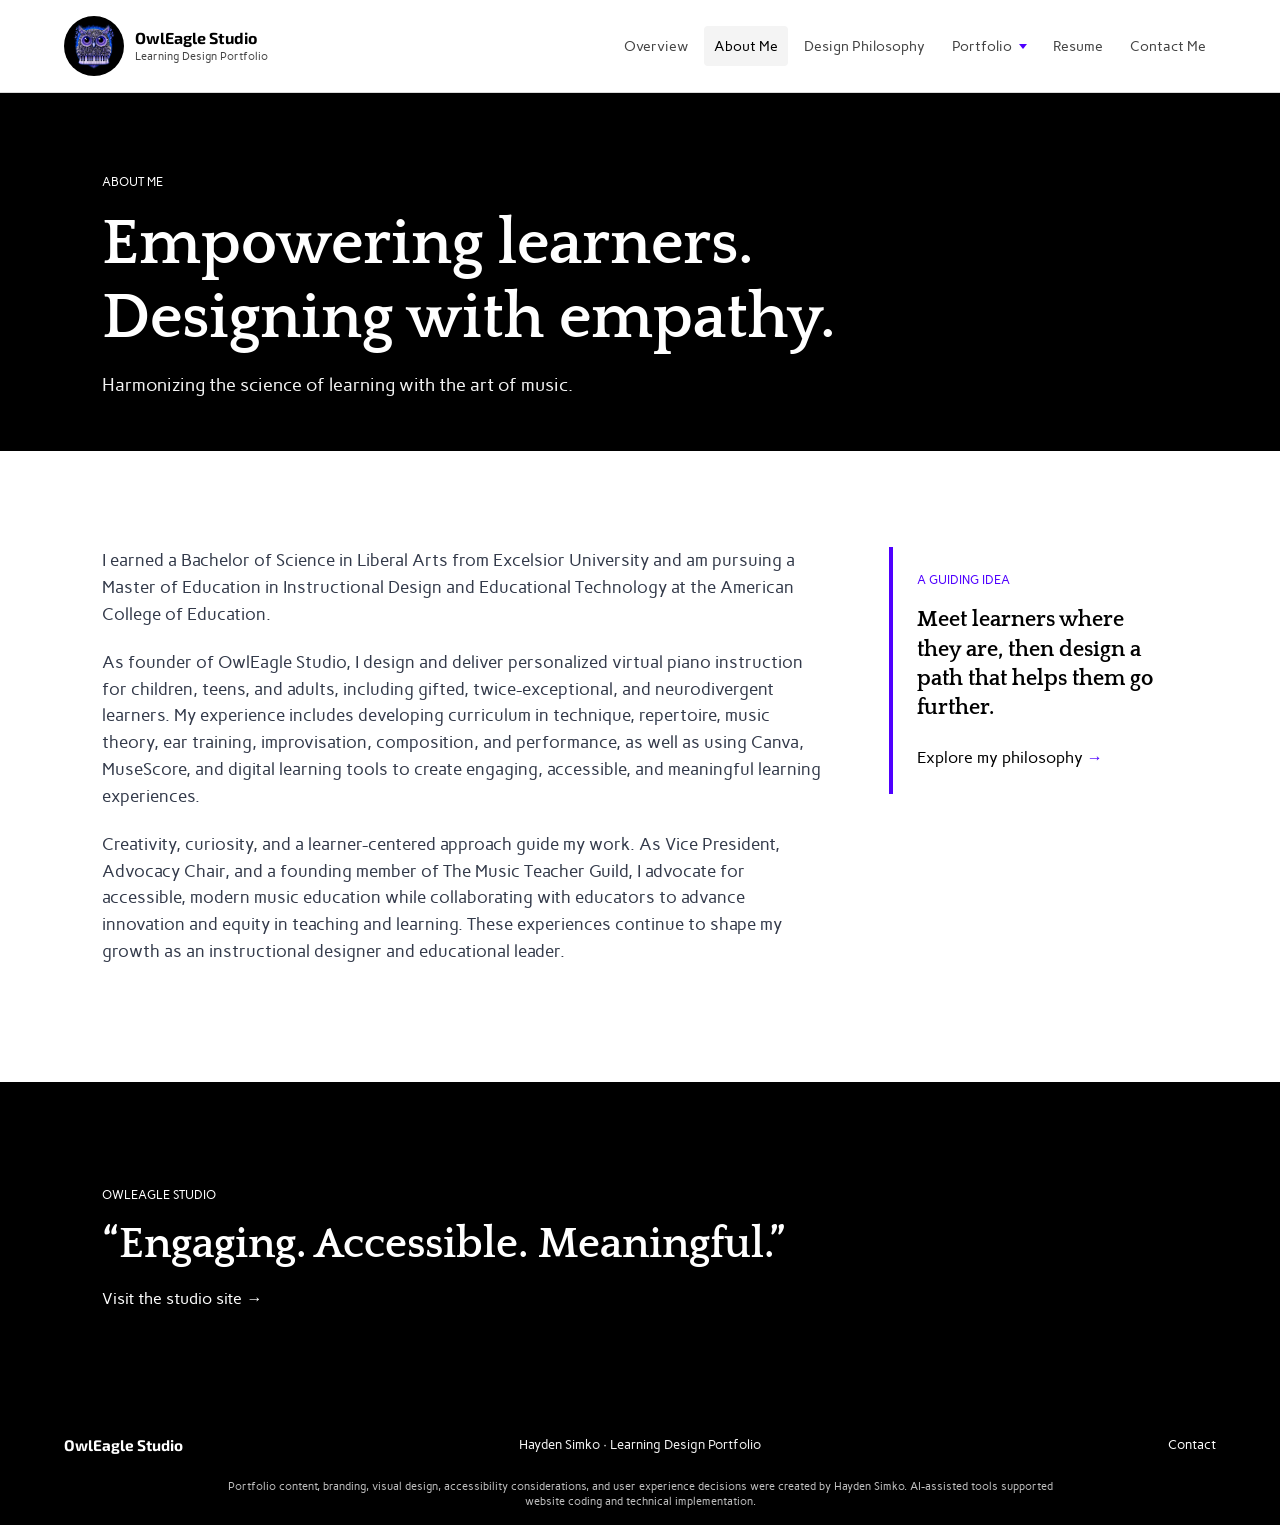
==== commit 277f5fbf: "Add files via upload Header Corrections" ====
--- a/about.html
+++ b/about.html
@@ -18,8 +18,8 @@
 <section class="page-heading">
   <p class="eyebrow">About Me</p>
   <h1>
-    Learning experiences<br>
-    <span>that resonate.</span>
+    Empowering learners.<br>
+    <span>Designing with empathy.</span>
   </h1>
   <p class="lede">
     Harmonizing the science of learning with the art of music.
--- a/styles.css
+++ b/styles.css
@@ -63,7 +63,18 @@
 .portfolio-menu summary { list-style: none; }
 .portfolio-menu summary::-webkit-details-marker { display: none; }
 .portfolio-menu summary::after { content: ""; display: inline-block; width: 0; height: 0; margin: 0 0 2px .45rem; border-top: 5px solid var(--blue); border-right: 4px solid transparent; border-left: 4px solid transparent; }
-.menu-panel { position: absolute; z-index: 5; top: calc(100% + .2rem); right: 0; display: grid; min-width: 265px; padding: .45rem; background: var(--white); border: 1px solid var(--line); box-shadow: 0 14px 30px rgba(0, 0, 0, .12); }
+.menu-panel 
+{ position: absolute; 
+  z-index: 5; 
+  top: calc(100% + .2rem); 
+  right: 0; 
+  display: grid; 
+  min-width: 265px; 
+  padding: .45rem; 
+  background: var(--white); 
+  border: 1px solid var(--line); 
+  box-shadow: 0 14px 30px rgba(0, 0, 0, .12); 
+}
 .menu-panel a { padding: .65rem .7rem; font-size: .88rem; text-decoration: none; }
 .menu-panel a:hover, .menu-panel a.current { background: #f4f4f4; color: var(--blue-deep); }
 .intro-band { min-height: 495px; padding: 4rem clamp(1.25rem, 8vw, 8rem) 3rem; display: grid; grid-template-columns: minmax(0, 1.15fr) minmax(300px, .85fr); align-items: center; gap: 3vw; background: var(--blue-deep); color: var(--white); }
@@ -185,7 +196,10 @@
   .site-header { padding: .9rem 1rem; }
   nav { gap: .1rem; }
   nav > a, nav summary { padding: .45rem .5rem; font-size: .77rem; }
-  .menu-panel { left: 0; right: auto; min-width: min(280px, calc(100vw - 2rem)); }
+  .menu-panel {
+  width: 100%;
+  margin-top: 0.5rem;
+}
   .intro-band { min-height: unset; padding-top: 3rem; padding-bottom: 2.5rem; }
   .intro-band h1 { font-size: 2.7rem; }
   .page-heading { padding-top: 3.5rem; padding-bottom: 2.5rem; }
@@ -318,3 +332,6 @@
     word-break: break-word;
   }
 }
+.purple-dot {
+  color: var(--blue);
+}
